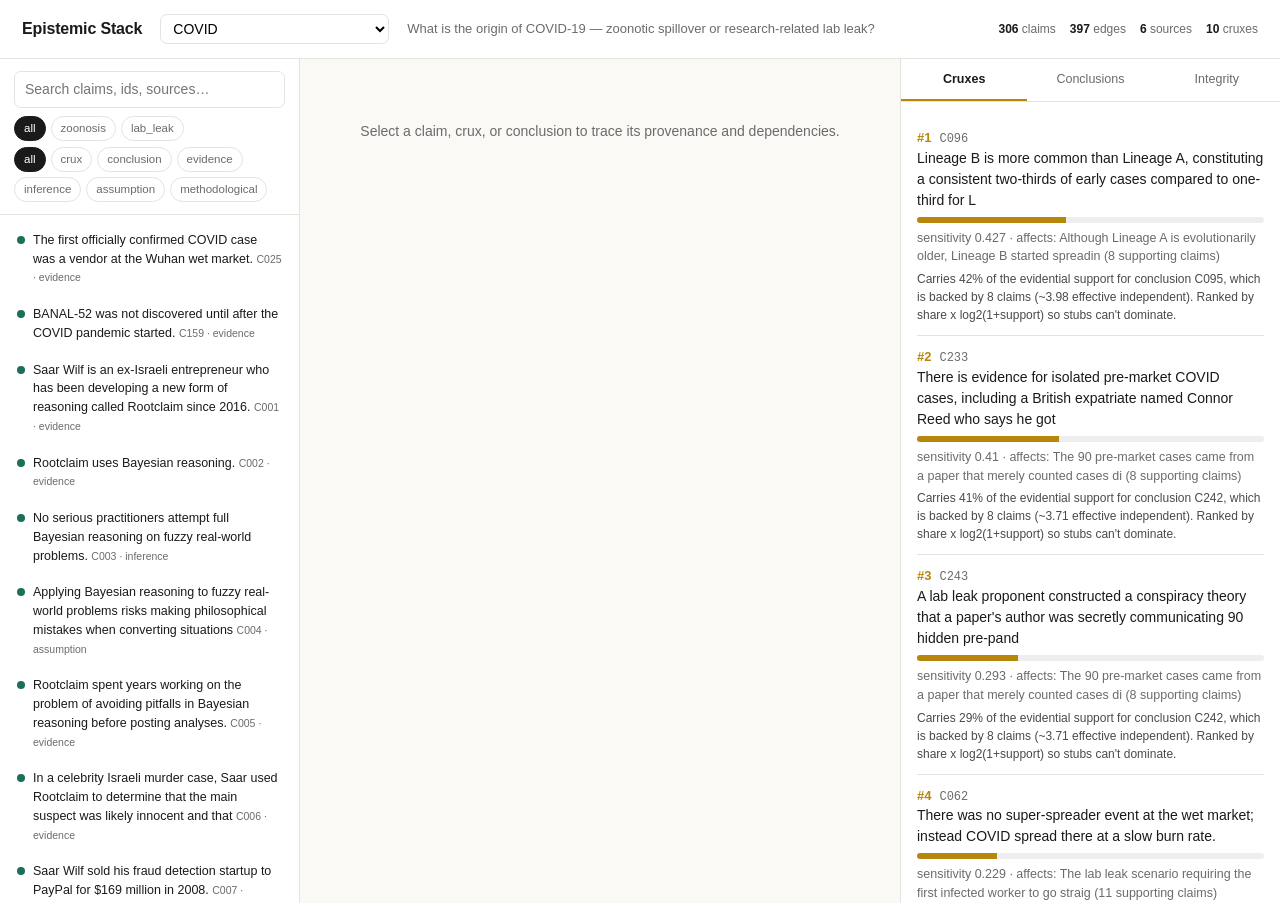
==== web/index.html @ 15325c1d "Add deployed web app: interrogable claim-graph viewer Static single-page app (web/) that loads pre-b" ====
<!DOCTYPE html>
<html lang="en">
<head>
<meta charset="utf-8">
<meta name="viewport" content="width=device-width, initial-scale=1">
<title>Epistemic Stack — claim-level provenance & crux detection</title>
<link rel="stylesheet" href="style.css">
</head>
<body>
<header>
  <h1>Epistemic&nbsp;Stack</h1>
  <select id="caseSelect" title="Choose a case"></select>
  <div class="q" id="question"></div>
  <div class="counts" id="counts"></div>
</header>

<div class="grid">
  <!-- LEFT: searchable, filterable claim index -->
  <div class="col left">
    <div class="toolbar">
      <input id="search" type="search" placeholder="Search claims, ids, sources…" autocomplete="off">
      <div class="chips" id="sideChips"></div>
      <div class="chips" id="kindChips" style="margin-top:6px"></div>
    </div>
    <div class="list" id="claimList"></div>
  </div>

  <!-- CENTER: the selected claim, its provenance, and its place in the graph -->
  <div class="col center" id="detail">
    <div class="empty">Select a claim, crux, or conclusion to trace its provenance and dependencies.</div>
  </div>

  <!-- RIGHT: deterministic assessment -->
  <div class="col right">
    <div class="tabs" id="tabs">
      <button data-tab="cruxes" class="on">Cruxes</button>
      <button data-tab="conclusions">Conclusions</button>
      <button data-tab="integrity">Integrity</button>
    </div>
    <div class="panel" id="panel"></div>
    <div class="method" id="method"></div>
  </div>
</div>

<script src="app.js"></script>
</body>
</html>
---- web/style.css ----
:root {
  --bg:#faf9f6; --ink:#1a1a1a; --muted:#6b6b6b; --line:#e4e3dd; --card:#fff;
  --zoo:#1d6f5c; --lab:#9c3b2e; --neutral:#586069; --crux:#b8860b; --accent:#2d5a8c;
  --warn:#a8320f; --chip:#f1f0ea;
}
* { box-sizing:border-box; }
html,body { margin:0; height:100%; }
body { font:14px/1.5 -apple-system,Segoe UI,Roboto,Helvetica,Arial,sans-serif;
  background:var(--bg); color:var(--ink); }
a { color:var(--accent); text-decoration:none; }
a:hover { text-decoration:underline; }
code { font:12px/1.4 ui-monospace,SFMono-Regular,Consolas,monospace; color:var(--muted); }
button { font:inherit; cursor:pointer; }

/* ---- header ---- */
header { padding:14px 22px; border-bottom:1px solid var(--line); background:var(--card);
  display:flex; align-items:center; gap:18px; flex-wrap:wrap; }
header h1 { margin:0; font-size:16px; font-weight:700; letter-spacing:-.01em; }
header .q { color:var(--muted); font-size:13px; max-width:640px; }
header select { font:inherit; padding:5px 8px; border:1px solid var(--line); border-radius:7px;
  background:#fff; }
.counts { margin-left:auto; font-size:12px; color:var(--muted); display:flex; gap:14px; }
.counts b { color:var(--ink); }

/* ---- layout ---- */
.grid { display:grid; grid-template-columns:300px 1fr 380px; height:calc(100vh - 56px); }
.col { overflow:auto; }
.left { border-right:1px solid var(--line); background:var(--card); }
.center { padding:22px 26px; }
.right { border-left:1px solid var(--line); background:var(--card); }

/* ---- left: search/filter/list ---- */
.toolbar { position:sticky; top:0; background:var(--card); padding:12px 14px;
  border-bottom:1px solid var(--line); z-index:2; }
.toolbar input { width:100%; padding:7px 10px; border:1px solid var(--line); border-radius:7px;
  font:inherit; margin-bottom:8px; }
.chips { display:flex; gap:5px; flex-wrap:wrap; }
.chips button { border:1px solid var(--line); background:#fff; padding:3px 9px; border-radius:20px;
  font-size:11.5px; color:var(--muted); }
.chips button.on { background:var(--ink); color:#fff; border-color:var(--ink); }
.list { padding:6px; }
.row { padding:8px 10px; border-radius:7px; cursor:pointer; border:1px solid transparent;
  display:flex; gap:8px; align-items:flex-start; }
.row:hover { background:var(--chip); }
.row.sel { background:#eef3f9; border-color:#cddcec; }
.row .dot { width:8px; height:8px; border-radius:50%; margin-top:5px; flex:none; background:var(--neutral); }
.row .dot.zoo { background:var(--zoo); } .row .dot.lab { background:var(--lab); }
.row .rtext { font-size:12.5px; }
.row .rid { font-size:10.5px; color:var(--muted); }
.row .star { color:var(--crux); font-size:11px; margin-left:auto; flex:none; }

/* ---- pills ---- */
.pill { display:inline-block; font-size:11px; padding:2px 8px; border-radius:20px;
  border:1px solid var(--line); color:var(--muted); background:#fff; }
.pill.zoo { color:var(--zoo); border-color:var(--zoo); }
.pill.lab { color:var(--lab); border-color:var(--lab); }
.pill.crux { color:var(--crux); border-color:var(--crux); font-weight:600; }
.pill.kind { background:var(--chip); border-color:var(--chip); }

/* ---- center: claim detail ---- */
.empty { color:var(--muted); padding:40px 0; text-align:center; }
.detail h2 { font-size:18px; line-height:1.4; margin:2px 0 12px; font-weight:600; }
.detail .pills { display:flex; gap:7px; flex-wrap:wrap; align-items:center; margin-bottom:14px; }
.span { border-left:3px solid var(--crux); background:#fbf7ec; padding:10px 14px; border-radius:0 7px 7px 0;
  font-size:13px; color:#3a3a3a; margin:10px 0; }
.span .attr { display:block; margin-top:6px; font-size:11.5px; color:var(--muted); font-style:normal; }
.framing { border-left:3px solid var(--lab); background:#fbf1ef; padding:8px 14px; border-radius:0 7px 7px 0;
  font-size:12.5px; margin:10px 0; }
.rel { margin-top:20px; }
.rel h3 { font-size:11.5px; text-transform:uppercase; letter-spacing:.05em; color:var(--muted);
  margin:0 0 8px; border-bottom:1px solid var(--line); padding-bottom:5px; }
.edge { display:flex; gap:9px; align-items:baseline; padding:6px 0; cursor:pointer; }
.edge:hover .etext { text-decoration:underline; }
.etype { font-size:10.5px; padding:1px 7px; border-radius:4px; background:var(--chip); color:var(--muted);
  flex:none; min-width:104px; text-align:center; }
.etype.depends_on { background:#eef3f9; color:var(--accent); }
.etype.is_evidence_for { background:#eef7f2; color:var(--zoo); }
.etype.contradicts { background:#fbf1ef; color:var(--lab); }
.etext { font-size:12.5px; } .etext .eid { color:var(--muted); font-size:10.5px; }

/* ---- right: assessment ---- */
.tabs { display:flex; border-bottom:1px solid var(--line); position:sticky; top:0; background:var(--card); z-index:2; }
.tabs button { flex:1; padding:11px 6px; border:none; background:none; color:var(--muted);
  font-size:12.5px; border-bottom:2px solid transparent; }
.tabs button.on { color:var(--ink); border-bottom-color:var(--crux); font-weight:600; }
.panel { padding:14px 16px; }
.item { padding:11px 0; border-bottom:1px solid var(--line); }
.item .top { display:flex; gap:8px; align-items:baseline; }
.item .rank { font-weight:700; color:var(--crux); font-size:13px; }
.item .aff { font-size:12.5px; color:var(--muted); margin:4px 0; }
.item .why { font-size:12px; color:#4a4a4a; margin-top:4px; }
.item.click { cursor:pointer; } .item.click:hover { background:var(--chip); margin:0 -16px; padding-left:16px; padding-right:16px; }
.bar { height:6px; background:#eee; border-radius:4px; overflow:hidden; margin:6px 0; }
.bar > span { display:block; height:100%; background:var(--crux); }
.bar.blue > span { background:var(--accent); }
.metric { display:flex; gap:6px; align-items:baseline; }
.metric b { font-size:15px; } .metric small { color:var(--muted); font-size:11px; }
.sev { font-size:10.5px; padding:1px 7px; border-radius:20px; font-weight:600; }
.sev.pure-circular { background:#fbe9e4; color:var(--warn); }
.sev.redundant { background:var(--chip); color:var(--muted); }
.muted { color:var(--muted); font-size:12px; }
.method { font-size:11px; color:var(--muted); padding:10px 16px; border-top:1px solid var(--line);
  background:#fbfbf9; }
.notrun { padding:60px 30px; text-align:center; color:var(--muted); }
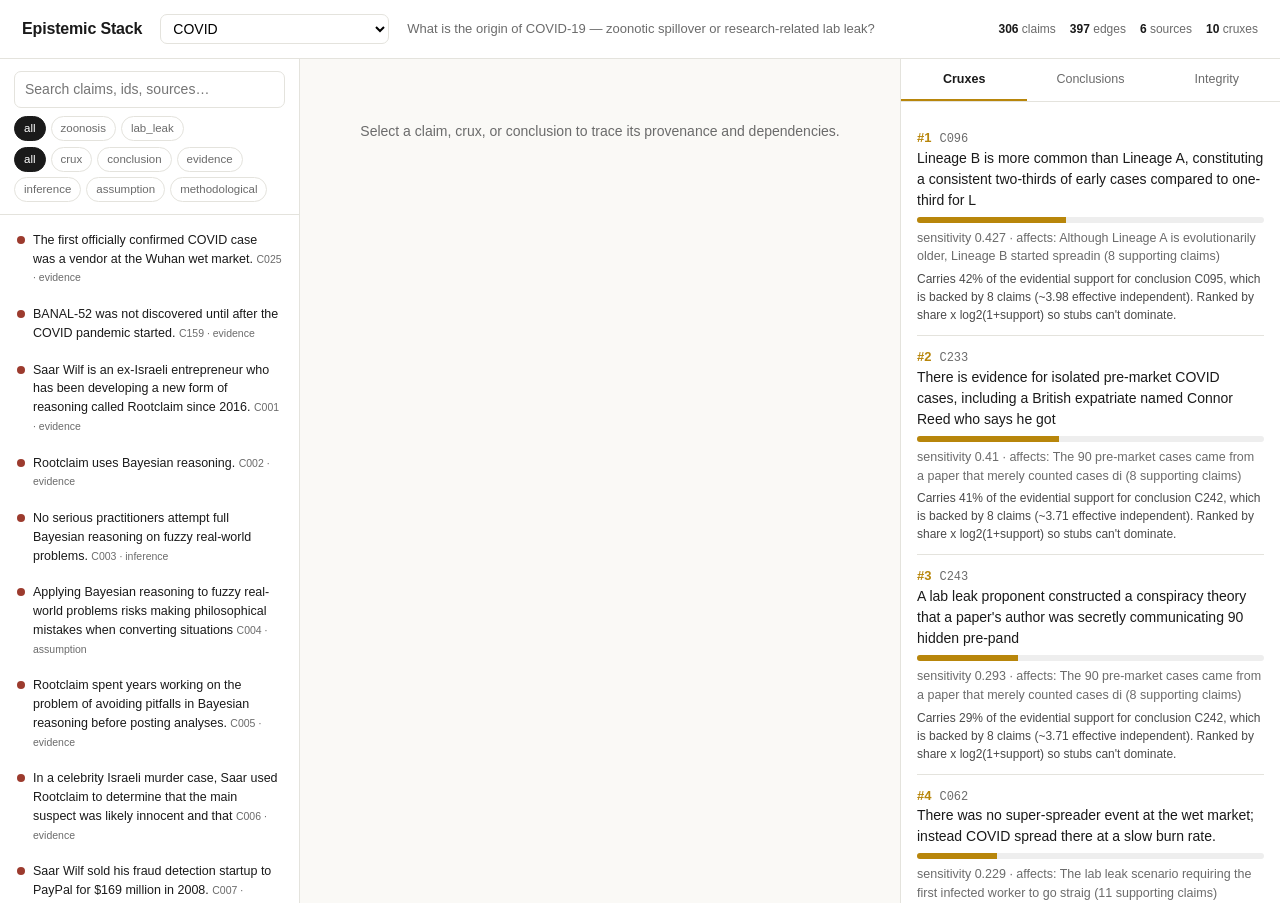
==== commit 0d2b103d: "Add inline SVG favicon: kill the only console error (favicon 404) Verified in-browser via Playwright" ====
--- a/web/index.html
+++ b/web/index.html
@@ -4,6 +4,7 @@
 <meta charset="utf-8">
 <meta name="viewport" content="width=device-width, initial-scale=1">
 <title>Epistemic Stack — claim-level provenance & crux detection</title>
+<link rel="icon" href="data:image/svg+xml,%3Csvg xmlns='http://www.w3.org/2000/svg' viewBox='0 0 32 32'%3E%3Crect width='32' height='32' rx='6' fill='%23b8860b'/%3E%3Ctext x='16' y='23' font-size='20' text-anchor='middle' fill='white' font-family='sans-serif'%3EE%3C/text%3E%3C/svg%3E">
 <link rel="stylesheet" href="style.css">
 </head>
 <body>
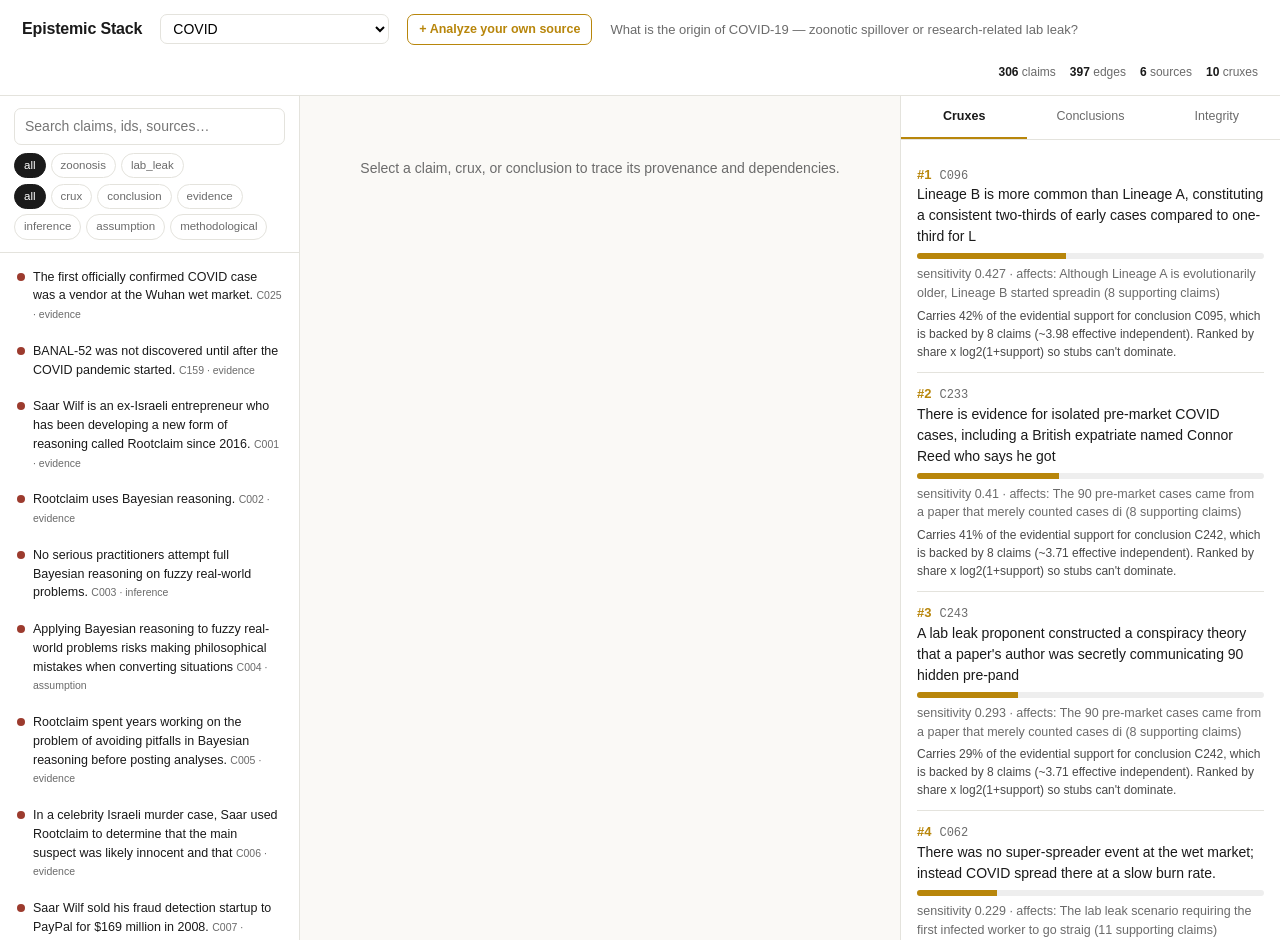
==== commit 7fee0ebd: "Add bring-your-own-source: live deterministic warrant audit on user graphs Users turn any article in" ====
--- a/web/index.html
+++ b/web/index.html
@@ -11,6 +11,7 @@
 <header>
   <h1>Epistemic&nbsp;Stack</h1>
   <select id="caseSelect" title="Choose a case"></select>
+  <button id="byoBtn" class="byobtn" title="Audit a claim graph you built from your own sources">+ Analyze your own source</button>
   <div class="q" id="question"></div>
   <div class="counts" id="counts"></div>
 </header>
@@ -43,6 +44,44 @@
   </div>
 </div>
 
+<!-- BRING YOUR OWN: audit a claim graph the user built from any source, no API key -->
+<div id="byo" class="modal hidden">
+  <div class="modalcard">
+    <div class="modalhead">
+      <b>Analyze your own source</b>
+      <button id="byoClose" class="x" title="Close">×</button>
+    </div>
+    <div class="modalbody">
+      <p class="muted">
+        The warrant audit (concentration, effective-independent count, circular-support) is pure
+        graph arithmetic — <b>no API key, nothing sent to us</b>. You supply the claim graph; this
+        tool computes the numbers, deterministically. Turning your article into that graph is the
+        one step that needs a model, so you run it in <b>your own Claude</b>:
+      </p>
+      <ol class="steps">
+        <li>Copy the prompt below into Claude (or Claude Code), then paste your article(s) after it.</li>
+        <li>Claude returns one JSON object (claims + typed edges). Save or copy it.</li>
+        <li>Drop that JSON here → get an instant, reproducible warrant audit.</li>
+      </ol>
+      <div class="promptbox">
+        <button id="byoCopy" class="copybtn">Copy prompt</button>
+        <textarea id="byoPrompt" readonly spellcheck="false"></textarea>
+      </div>
+      <div class="drop">
+        <label class="filelbl">Upload JSON file
+          <input id="byoFile" type="file" accept="application/json,.json" hidden></label>
+        <span class="muted">or paste the JSON below</span>
+      </div>
+      <textarea id="byoPaste" placeholder='{ "question": "...", "claims": [...], "edges": [...] }'
+        spellcheck="false"></textarea>
+      <div class="modalfoot">
+        <button id="byoRun" class="runbtn">Run warrant audit</button>
+        <span id="byoMsg" class="byomsg"></span>
+      </div>
+    </div>
+  </div>
+</div>
+
 <script src="app.js"></script>
 </body>
 </html>
--- a/web/style.css
+++ b/web/style.css
@@ -102,3 +102,62 @@
 .method { font-size:11px; color:var(--muted); padding:10px 16px; border-top:1px solid var(--line);
   background:#fbfbf9; }
 .notrun { padding:60px 30px; text-align:center; color:var(--muted); }
+
+/* ---- center: Detail/Support-tree toggle + tree viz ---- */
+.viewtoggle { display:flex; gap:6px; margin-bottom:16px; }
+.viewtoggle button { border:1px solid var(--line); background:#fff; padding:4px 13px; border-radius:7px;
+  font-size:12.5px; color:var(--muted); }
+.viewtoggle button.on { background:var(--ink); color:#fff; border-color:var(--ink); }
+.gcap { font-size:13px; color:#333; margin-bottom:2px; }
+.tmetrics { font-size:12px; color:var(--muted); margin-bottom:10px; }
+.tmetrics b { color:var(--ink); font-size:14px; }
+.gsvg { width:100%; height:auto; max-height:480px; border:1px solid var(--line); border-radius:9px;
+  background:#fcfcfa; }
+.gsvg text { font-family:-apple-system,Segoe UI,Roboto,sans-serif; }
+.tchips { display:flex; flex-direction:column; gap:6px; }
+.tchips button { text-align:left; border:1px solid var(--line); background:#fff; padding:8px 11px;
+  border-radius:7px; font-size:12.5px; cursor:pointer; }
+.tchips button:hover { background:var(--chip); }
+
+/* ---- bring-your-own: header button + modal ---- */
+.byobtn { border:1px solid var(--crux); color:var(--crux); background:#fff; padding:5px 11px;
+  border-radius:7px; font-size:12.5px; font-weight:600; }
+.byobtn:hover { background:#fbf7ec; }
+.modal { position:fixed; inset:0; background:rgba(26,26,26,.42); display:flex;
+  align-items:flex-start; justify-content:center; padding:40px 16px; z-index:50; overflow:auto; }
+.modal.hidden { display:none; }
+.modalcard { background:var(--card); border-radius:12px; width:100%; max-width:720px;
+  box-shadow:0 14px 50px rgba(0,0,0,.25); }
+.modalhead { display:flex; align-items:center; justify-content:space-between;
+  padding:16px 20px; border-bottom:1px solid var(--line); }
+.modalhead b { font-size:15px; }
+.modalhead .x { border:none; background:none; font-size:22px; line-height:1; color:var(--muted); }
+.modalhead .x:hover { color:var(--ink); }
+.modalbody { padding:18px 20px 20px; }
+.modalbody p { margin:0 0 12px; font-size:13px; }
+.steps { margin:0 0 14px; padding-left:20px; font-size:12.5px; color:#4a4a4a; }
+.steps li { margin:3px 0; }
+.promptbox { position:relative; margin-bottom:16px; }
+.promptbox textarea { width:100%; height:150px; font:11.5px/1.5 ui-monospace,Consolas,monospace;
+  border:1px solid var(--line); border-radius:8px; padding:10px 12px; background:#fbfbf9;
+  color:#333; resize:vertical; }
+.copybtn { position:absolute; top:8px; right:8px; border:1px solid var(--line); background:#fff;
+  padding:3px 9px; border-radius:6px; font-size:11px; color:var(--muted); z-index:1; }
+.copybtn:hover { background:var(--chip); color:var(--ink); }
+.drop { display:flex; align-items:center; gap:12px; margin-bottom:8px; }
+.filelbl { border:1px solid var(--accent); color:var(--accent); background:#fff; padding:6px 12px;
+  border-radius:7px; font-size:12.5px; font-weight:600; cursor:pointer; }
+.filelbl:hover { background:#eef3f9; }
+#byoPaste { width:100%; height:120px; font:11.5px/1.5 ui-monospace,Consolas,monospace;
+  border:1px solid var(--line); border-radius:8px; padding:10px 12px; resize:vertical; }
+.modalfoot { display:flex; align-items:center; gap:14px; margin-top:14px; }
+.runbtn { background:var(--crux); color:#fff; border:none; padding:9px 18px; border-radius:8px;
+  font-size:13px; font-weight:600; }
+.runbtn:hover { background:#9c7209; }
+.runbtn:disabled { opacity:.55; cursor:default; }
+.byomsg { font-size:12.5px; }
+.byomsg.err { color:var(--warn); }
+.byomsg.ok { color:var(--zoo); }
+.warnbanner { background:#fdf6e3; border:1px solid #efe0a8; color:#7a5c0a; border-radius:8px;
+  padding:9px 12px; font-size:12px; margin-bottom:14px; }
+.warnbanner ul { margin:6px 0 0; padding-left:18px; }
